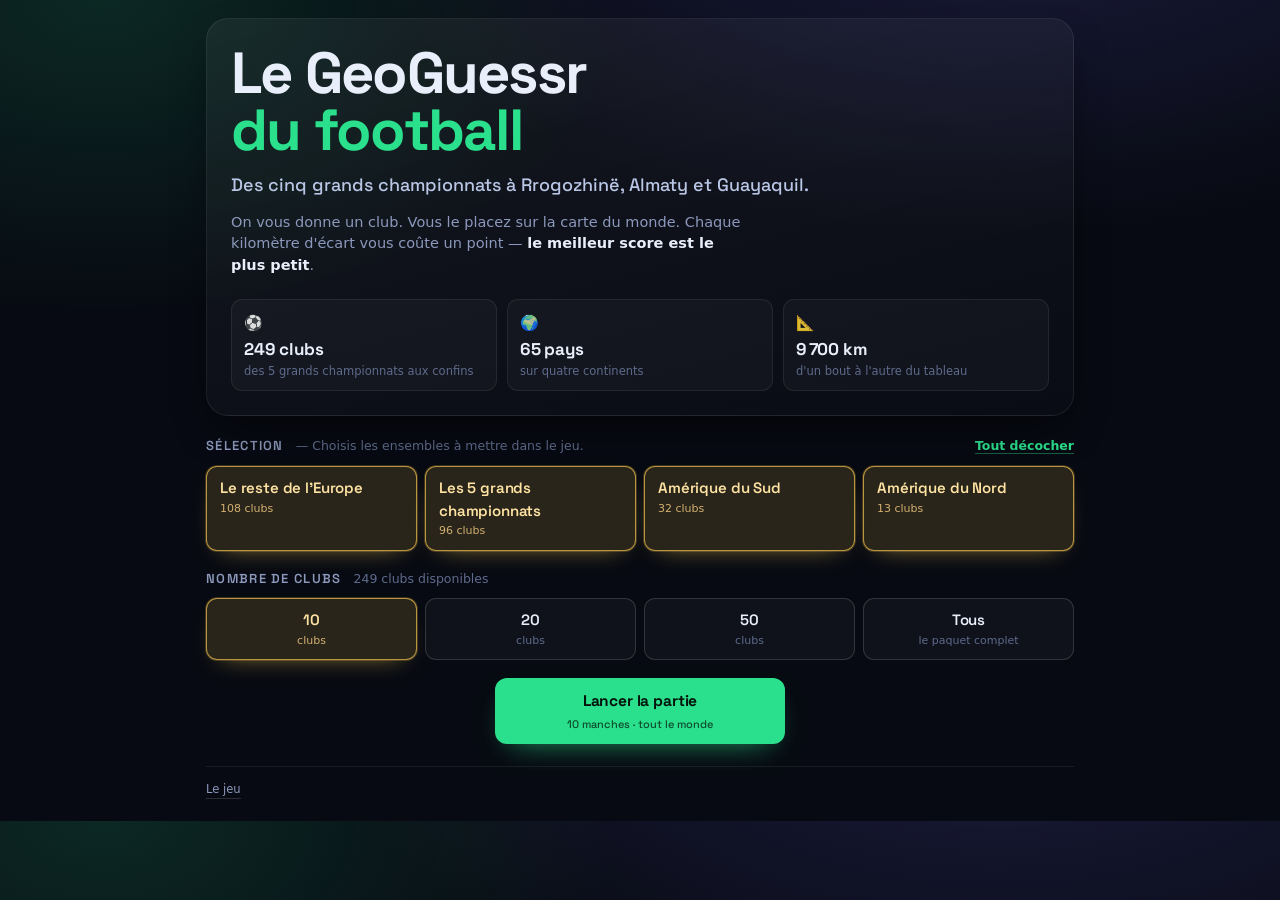
==== index.html @ 6fd49c7e "GeoClubs — le GeoGuessr du football mondial Déclinaison de GeoConf : 249 clubs, 65 pays, quatre cont" ====
<!doctype html>
<html lang="fr">
<head>
<meta charset="utf-8">
<meta name="viewport" content="width=device-width,initial-scale=1,viewport-fit=cover">
<title>GeoClubs — Le GeoGuessr du football mondial</title>
<meta name="description" content="Placez les clubs de football sur une carte du monde. Des cinq grands championnats à Bodø, Almaty, Guayaquil ou Rrogozhinë. Chaque kilomètre d'écart compte.">
<meta name="color-scheme" content="dark">
<meta property="og:title" content="GeoClubs — Le GeoGuessr du football mondial">
<meta property="og:description" content="249 clubs, 65 pays, une carte du monde. Sauriez-vous placer Peñarol, le Kauno Žalgiris ou les Lincoln Red Imps ?">
<meta property="og:type" content="website">
<meta name="twitter:card" content="summary_large_image">
<link rel="icon" href="data:image/svg+xml,<svg xmlns='http://www.w3.org/2000/svg' viewBox='0 0 100 100'><text y='.9em' font-size='90'>🌍</text></svg>">
<link rel="preconnect" href="https://fonts.googleapis.com">
<link rel="preconnect" href="https://fonts.gstatic.com" crossorigin>
<link rel="stylesheet" href="https://fonts.googleapis.com/css2?family=Space+Grotesk:wght@500;600;700&display=swap">
<link rel="stylesheet" href="assets/style.css">
</head>
<body>
<div class="app" id="app">

  <!-- ══════════ ACCUEIL ══════════ -->
  <section class="screen is-active" id="scr-home">
    <div class="hero">
      <div class="hero-glow" aria-hidden="true"></div>
      <h1 class="title">Le GeoGuessr<br><em>du football</em></h1>
      <p class="tagline">Des cinq grands championnats à Rrogozhinë, Almaty et Guayaquil.</p>
      <p class="lede">On vous donne un club. Vous le placez sur la carte du monde. Chaque kilomètre d'écart vous coûte un point&nbsp;— <strong>le meilleur score est le plus petit</strong>.</p>
      <ul class="facts" id="home-facts"></ul>
    </div>

    <div class="setup">
      <div class="field">
        <div class="field-head">
          <h2>Sélection</h2>
          <p class="field-note">— Choisis les ensembles à mettre dans le jeu.</p>
          <button class="link-btn" id="btn-all-groups" type="button">Tout mélanger</button>
        </div>
        <div class="chips" id="group-chips"></div>
      </div>

      <div class="field">
        <div class="field-head">
          <h2>Nombre de clubs</h2>
          <span class="pool-info" id="pool-info"></span>
        </div>
        <div class="chips" id="count-chips"></div>
      </div>

      <button class="cta" id="btn-play" type="button">
        <span class="cta-label">Lancer la partie</span>
        <span class="cta-sub" id="cta-sub"></span>
      </button>
    </div>
  </section>

  <!-- ══════════ JEU ══════════ -->
  <section class="screen" id="scr-play">
    <div class="hud">
      <div class="hud-club">
        <div class="crest" id="crest"></div>
        <div class="hud-id">
          <h2 class="club-name" id="club-name">—</h2>
          <p class="club-meta" id="club-meta"></p>
        </div>
      </div>
      <div class="hud-score">
        <div class="stat"><span class="stat-k">Manche</span><b id="stat-round">1<i>/10</i></b></div>
        <div class="stat"><span class="stat-k">Score</span><b id="stat-score">0<i> km</i></b></div>
      </div>
      <div class="progress"><span id="progress-bar"></span></div>
    </div>

    <div class="map-wrap" id="map-wrap">
      <div class="map" id="map" role="application" aria-label="Carte du monde — cliquez pour placer votre pronostic"></div>
      <div class="map-tools">
        <button type="button" id="zoom-in" aria-label="Zoomer">+</button>
        <button type="button" id="zoom-out" aria-label="Dézoomer">−</button>
        <button type="button" id="zoom-reset" aria-label="Recentrer la carte">⤢</button>
      </div>
      <p class="map-hint" id="map-hint">Cliquez sur la carte pour placer votre pronostic</p>
    </div>

    <div class="actionbar" id="actionbar">
      <button class="hint-btn" id="btn-hint" type="button">
        <span class="hint-ico" aria-hidden="true">?</span>
        <span class="hint-txt">Indice</span>
        <b id="hint-left">3</b>
      </button>
      <div class="verdict" id="verdict" hidden>
        <div class="verdict-main">
          <b id="verdict-dist">—</b>
          <span class="badge" id="verdict-badge">—</span>
        </div>
        <p class="verdict-sub" id="verdict-sub"></p>
      </div>
      <button class="cta cta-sm" id="btn-guess" type="button" disabled>Valider</button>
      <button class="cta cta-sm" id="btn-next" type="button" hidden>Suivant</button>
    </div>
  </section>

  <!-- ══════════ FIN ══════════ -->
  <section class="screen" id="scr-end">
    <div class="final">
      <p class="kicker"><span class="dot"></span> Partie terminée</p>
      <div class="final-score"><b id="final-total">—</b><span>km cumulés</span></div>
      <p class="final-rank" id="final-rank"></p>
      <div class="final-grid">
        <div><span>Moyenne</span><b id="final-avg">—</b></div>
        <div><span>Meilleur</span><b id="final-best">—</b></div>
        <div><span>Pire</span><b id="final-worst">—</b></div>
      </div>
      <div class="squares" id="final-squares"></div>
    </div>

    <details class="recap" id="recap">
      <summary>Le détail manche par manche</summary>
      <ol class="recap-list" id="recap-list"></ol>
    </details>

    <div class="share">
      <h2>Partager le score</h2>
      <div class="share-btns">
        <button type="button" class="sh sh-copy" id="sh-copy">Copier le score</button>
        <button type="button" class="sh sh-native" id="sh-native" hidden>Partager…</button>
        <a class="sh sh-x" id="sh-x" target="_blank" rel="noopener">X / Twitter</a>
        <a class="sh sh-wa" id="sh-wa" target="_blank" rel="noopener">WhatsApp</a>
        <a class="sh sh-bs" id="sh-bs" target="_blank" rel="noopener">Bluesky</a>
        <a class="sh sh-fb" id="sh-fb" target="_blank" rel="noopener">Facebook</a>
      </div>
      <pre class="share-preview" id="share-preview"></pre>
    </div>

    <div class="again">
      <button class="cta" id="btn-again" type="button">Rejouer</button>
      <button class="link-btn" id="btn-home" type="button">Changer les réglages</button>
    </div>
  </section>

  <footer class="foot">
    <a href="#" id="foot-link" target="_blank" rel="noopener">Le jeu</a>
  </footer>
</div>

<script src="assets/map.js"></script>
<script src="assets/app.js"></script>
</body>
</html>
---- assets/style.css ----
/* ============================================================================
   GeoConf — feuille de style
   ========================================================================== */
:root{
  --bg:#070A12; --bg2:#0C1120; --surface:#121A2D; --surface2:#18223A;
  --line:rgba(255,255,255,.075); --line2:rgba(255,255,255,.14);
  --txt:#E9EEFB; --muted:#8C99BC; --dim:#5E6B8C;
  --accent:#2BE08C; --accent-d:#0FA765; --accent2:#7C6CFF; --hot:#FF5470;
  --gold:#F2C14E; --gold-hi:#FFE3A3; --gold-lo:#D3B071;
  --land:#1C2846; --land-str:#36486F; --sea:#070D1A;
  --ok:#2BE08C; --good:#8CE05A; --meh:#FFC24B; --bad:#FF8A4B; --awful:#FF5470;
  --r:16px; --r-sm:11px;
  --fd:"Space Grotesk",ui-sans-serif,system-ui,-apple-system,"Segoe UI",sans-serif;
  --fb:ui-sans-serif,system-ui,-apple-system,"Segoe UI",Roboto,"Helvetica Neue",Arial,sans-serif;
  --shadow:0 18px 46px -18px rgba(0,0,0,.85);
}
*,*::before,*::after{box-sizing:border-box}
[hidden]{display:none!important}
html,body{margin:0;padding:0}
html{-webkit-text-size-adjust:100%}
body{
  background:
    radial-gradient(1100px 620px at 78% -18%,rgba(124,108,255,.20),transparent 62%),
    radial-gradient(900px 540px at 8% 0%,rgba(43,224,140,.14),transparent 58%),
    var(--bg);
  color:var(--txt); font-family:var(--fb); font-size:15px; line-height:1.5;
  -webkit-font-smoothing:antialiased; min-height:100%;
}
img{max-width:100%;display:block}
button{font:inherit;color:inherit}

.app{max-width:900px;margin:0 auto;padding:18px 16px 22px}
.screen{display:none;animation:rise .34s cubic-bezier(.2,.7,.3,1) both}
.screen.is-active{display:block}
@keyframes rise{from{opacity:0;transform:translateY(12px)}to{opacity:1;transform:none}}
@media (prefers-reduced-motion:reduce){*{animation-duration:.01ms!important;transition-duration:.01ms!important}}

/* ─────────────── accueil ─────────────── */
.hero{position:relative;padding:26px 24px 24px;border:1px solid var(--line);border-radius:22px;
  background:linear-gradient(165deg,rgba(255,255,255,.055),rgba(255,255,255,.012));
  overflow:hidden;box-shadow:var(--shadow)}
.hero-glow{position:absolute;inset:auto -20% -70% 30%;height:260px;
  background:radial-gradient(closest-side,rgba(43,224,140,.35),transparent 72%);filter:blur(28px);pointer-events:none}
.kicker{display:flex;align-items:center;gap:8px;margin:0 0 16px;font-size:11.5px;letter-spacing:.13em;
  text-transform:uppercase;color:var(--muted);font-weight:600}
.dot{width:7px;height:7px;border-radius:50%;background:var(--accent);box-shadow:0 0 0 4px rgba(43,224,140,.16);
  animation:pulse 2.4s ease-in-out infinite}
@keyframes pulse{50%{box-shadow:0 0 0 8px rgba(43,224,140,0)}}
.title{font-family:var(--fd);font-size:clamp(34px,7.2vw,58px);line-height:.98;margin:0 0 12px;
  font-weight:700;letter-spacing:-.03em}
.title em{font-style:normal;color:var(--accent)}
.tagline{margin:0 0 14px;font-family:var(--fd);font-size:clamp(15px,2.6vw,18px);font-weight:500;color:#B9C6E6}
.lede{margin:0;max-width:56ch;color:var(--muted);font-size:14.5px}
.lede strong{color:var(--txt);font-weight:600}

.facts{list-style:none;display:grid;grid-template-columns:repeat(3,1fr);gap:10px;margin:22px 0 0;padding:0}
.facts li{position:relative;padding:12px 12px 11px;border:1px solid var(--line);border-radius:var(--r-sm);
  background:rgba(255,255,255,.03)}
.facts i{font-style:normal;font-size:15px;opacity:.85}
.facts b{display:block;font-family:var(--fd);font-size:17px;margin-top:3px;letter-spacing:-.01em}
.facts span{display:block;font-size:11.5px;color:var(--dim);margin-top:1px;line-height:1.35}
@media (max-width:560px){.facts{grid-template-columns:1fr;gap:7px}
  .facts li{display:flex;align-items:baseline;gap:9px;padding:10px 12px}
  .facts b{margin:0;flex:0 0 auto;white-space:nowrap;font-size:15px}
  .facts span{margin:0 0 0 auto;text-align:right;font-size:11px;min-width:0}}

.setup{margin-top:20px;display:grid;gap:18px}
.field-head{display:flex;align-items:baseline;flex-wrap:wrap;gap:4px 12px;margin-bottom:10px}
.field-note{flex:1 1 220px;margin:0;font-size:12.5px;color:var(--dim)}
.field-head h2{font-family:var(--fd);font-size:13px;letter-spacing:.1em;text-transform:uppercase;
  color:var(--muted);margin:0;font-weight:600}
.pool-info{font-size:12.5px;color:var(--dim);font-variant-numeric:tabular-nums}
.link-btn{background:none;border:0;padding:0;font-size:12.5px;color:var(--accent);cursor:pointer;
  font-weight:600;text-decoration:underline;text-underline-offset:3px;text-decoration-color:rgba(43,224,140,.4)}
.link-btn:hover{text-decoration-color:var(--accent)}

.chips{display:flex;flex-wrap:wrap;gap:8px}
.chip{flex:1 1 108px;min-width:96px;display:flex;flex-direction:column;gap:1px;align-items:flex-start;
  padding:10px 13px;border:1px solid var(--line2);border-radius:var(--r-sm);background:rgba(255,255,255,.035);
  cursor:pointer;transition:transform .16s,border-color .16s,background .16s,box-shadow .16s;text-align:left}
.chip:hover:not(:disabled){transform:translateY(-2px);border-color:rgba(255,255,255,.3);background:rgba(255,255,255,.06)}
.chip:disabled{opacity:.32;cursor:not-allowed}
.chip.is-dim{opacity:.34}
.chip-main{font-family:var(--fd);font-size:15px;font-weight:600;letter-spacing:-.01em}
.chip-sub{font-size:11px;color:var(--dim)}
.chip.is-on{background:rgba(242,193,78,.15);border-color:rgba(242,193,78,.72);
  box-shadow:0 0 0 1px rgba(242,193,78,.22),0 10px 26px -16px rgba(242,193,78,.75)}
.chip.is-on .chip-main{color:var(--gold-hi)}
.chip.is-on .chip-sub{color:var(--gold-lo)}
.chip-num{flex:1 1 0;min-width:78px;align-items:center;text-align:center}

.cta{width:100%;display:flex;flex-direction:column;align-items:center;gap:2px;padding:15px 20px;border:0;
  border-radius:14px;cursor:pointer;color:#04140C;font-family:var(--fd);font-weight:700;
  background:var(--accent);
  box-shadow:0 12px 30px -16px rgba(43,224,140,.8);transition:transform .16s,background .16s,box-shadow .16s}
.cta:hover:not(:disabled){transform:translateY(-2px);background:#43EDA0;box-shadow:0 16px 36px -16px rgba(43,224,140,.95)}
.cta:active:not(:disabled){transform:translateY(0)}
.cta:disabled{opacity:.4;cursor:not-allowed;box-shadow:none}
.cta-label{font-size:17px;letter-spacing:-.01em}
.cta-sub{font-size:11.5px;font-weight:500;opacity:.72}
.cta-sm{width:auto;flex-direction:row;padding:12px 26px;font-size:15px;flex:0 0 auto}
/* Le bouton de lancement n'a plus besoin de toute la largeur : il se pose au
   centre de la grille des réglages. */
#btn-play{width:min(290px,100%);justify-self:center;padding:12px 30px;border-radius:12px}
#btn-play .cta-label{font-size:15.5px}
#btn-play .cta-sub{font-size:11px}
.warn{margin:0;font-size:13px;color:var(--meh)}

/* ─────────────── HUD de jeu ─────────────── */
.hud{position:relative;display:flex;align-items:center;gap:14px;padding:13px 15px 15px;
  border:1px solid var(--line);border-radius:var(--r);background:linear-gradient(160deg,rgba(255,255,255,.06),rgba(255,255,255,.015));
  box-shadow:var(--shadow);overflow:hidden}
.hud-club{display:flex;align-items:center;gap:12px;min-width:0;flex:1}
.crest{position:relative;flex:0 0 auto;width:52px;height:52px;border-radius:13px;overflow:hidden;
  background:var(--surface2);border:1px solid var(--line2);display:grid;place-items:center}
.crest.has-logo{background:linear-gradient(158deg,#FBFCFE,#E7ECF5);border-color:rgba(255,255,255,.26)}
/* Sans cela le monogramme dégradé reste sous le logo et mange la plaque claire. */
.crest.has-logo .crest-fb{display:none}
.crest img{width:100%;height:100%;object-fit:contain;padding:6px;position:relative;z-index:2}
.crest-fb{position:absolute;inset:0;display:grid;place-items:center;font-family:var(--fd);font-weight:700;
  font-size:19px;letter-spacing:-.02em;color:#fff;z-index:1;
  background:linear-gradient(145deg,hsl(var(--h) 62% 42%),hsl(calc(var(--h) + 42) 58% 26%))}
.hud-id{min-width:0}
.club-name{font-family:var(--fd);font-size:clamp(18px,3.4vw,25px);font-weight:700;margin:0;
  letter-spacing:-.025em;line-height:1.1;overflow-wrap:anywhere}
.club-meta{display:flex;align-items:center;gap:7px;margin:4px 0 0;font-size:12.5px;color:var(--muted);flex-wrap:wrap}
.club-meta .flag{font-size:14px;line-height:1}
.club-meta .ctry.is-revealed{display:inline-flex;align-items:center;gap:5px;padding:2px 8px;
  border-radius:7px;background:rgba(124,108,255,.18);border:1px solid rgba(124,108,255,.42);
  color:#CFC8FF;font-weight:600;animation:pop .3s cubic-bezier(.2,.8,.3,1.25) both}
@keyframes pop{from{opacity:0;transform:scale(.85)}to{opacity:1;transform:none}}
.club-meta .seas{display:inline-flex;gap:4px}
.club-meta .seas b{font-family:var(--fd);font-size:10px;font-weight:600;padding:2px 6px;border-radius:5px;
  background:rgba(255,255,255,.07);color:var(--muted);letter-spacing:.02em}
.hud-score{display:flex;gap:16px;flex:0 0 auto}
.stat{text-align:right}
.stat-k{display:block;font-size:10px;letter-spacing:.11em;text-transform:uppercase;color:var(--dim)}
.stat b{font-family:var(--fd);font-size:19px;font-weight:700;font-variant-numeric:tabular-nums;letter-spacing:-.02em}
.stat b i{font-style:normal;font-size:12px;color:var(--dim);font-weight:500}
.progress{position:absolute;left:0;right:0;bottom:0;height:3px;background:rgba(255,255,255,.07)}
.progress span{display:block;height:100%;width:0;border-radius:0 3px 3px 0;
  background:linear-gradient(90deg,var(--accent),#8FE0FF);transition:width .45s cubic-bezier(.2,.7,.3,1)}
@media (max-width:520px){
  .hud{flex-wrap:wrap}
  .hud-score{width:100%;justify-content:space-between;gap:10px;order:3}
  .stat{text-align:left}
}

/* ─────────────── carte ─────────────── */
/* Le rapport largeur/hauteur est fixé sur la largeur, jamais sur vh : dans une
   iframe qui s'auto-dimensionne, vh dépendrait de la hauteur qu'on est en train
   de calculer, et la carte rétrécirait à chaque aller-retour. */
.map-wrap{position:relative;margin-top:12px;border:1px solid var(--line);border-radius:var(--r);
  overflow:hidden;background:linear-gradient(180deg,#070D1A,#050912);box-shadow:var(--shadow);
  aspect-ratio:1.45;max-height:560px}
/* Le fond est un <canvas> ; seuls les marqueurs restent en SVG par-dessus. */
.map{position:absolute;inset:0;cursor:crosshair;touch-action:none}
.map.is-grabbing{cursor:grabbing}
.m-canvas{position:absolute;inset:0;display:block}
.m-overlay{position:absolute;inset:0;overflow:visible;pointer-events:none}
.m-link{fill:none;stroke:#fff;stroke-opacity:.55;stroke-width:2;stroke-dasharray:5 5;
  animation:dash 14s linear infinite}
@keyframes dash{to{stroke-dashoffset:-200}}
.m-mk{pointer-events:none}
.m-mk-guess .m-shadow{fill:rgba(0,0,0,.5)}
.m-mk-guess .m-core{fill:var(--hot);stroke:#fff;stroke-width:2}
.m-mk-guess .m-dot{fill:#fff}
.m-mk-truth .m-halo{fill:var(--accent);fill-opacity:.16;animation:halo 2.2s ease-out infinite}
@keyframes halo{0%{r:9;fill-opacity:.4}100%{r:26;fill-opacity:0}}
.m-mk-truth .m-ring{fill:none;stroke:var(--accent);stroke-width:2.5}
.m-mk-truth .m-core{fill:var(--accent)}
.m-label{fill:#fff;font:600 11px/1 var(--fd);text-anchor:middle;paint-order:stroke;
  stroke:rgba(4,8,16,.9);stroke-width:3.5;stroke-linejoin:round}
.map-tools{position:absolute;top:10px;right:10px;display:flex;flex-direction:column;gap:5px}
.map-tools button{width:34px;height:34px;border-radius:9px;border:1px solid var(--line2);
  background:rgba(10,16,30,.82);backdrop-filter:blur(8px);font-size:16px;line-height:1;cursor:pointer;
  color:var(--txt);transition:background .15s,transform .15s}
.map-tools button:hover{background:rgba(30,42,70,.95);transform:scale(1.06)}
.map-hint{position:absolute;left:50%;bottom:12px;transform:translateX(-50%);margin:0;text-align:center;
  max-width:calc(100% - 28px);padding:7px 15px;border-radius:16px;font-size:12.5px;color:#CBD6F2;
  background:rgba(8,13,26,.84);backdrop-filter:blur(8px);border:1px solid var(--line);
  pointer-events:none;animation:rise .4s both;line-height:1.4}
@media (max-width:640px){.map-hint{font-size:11.5px;padding:6px 12px}}
@media (max-width:560px){.map-wrap{aspect-ratio:1;max-height:none}}

/* ─────────────── barre d'action ─────────────── */
.actionbar{display:flex;align-items:center;gap:14px;margin-top:12px;padding:13px 15px;
  border:1px solid var(--line);border-radius:var(--r);background:rgba(255,255,255,.032);
  transition:border-color .3s,background .3s}
.actionbar .cta-sm{margin-left:auto}
.actionbar.is-revealed{animation:rise .3s both}
.actionbar.b-ace,.actionbar.b-great{border-color:rgba(43,224,140,.5);background:rgba(43,224,140,.07)}
.actionbar.b-good{border-color:rgba(255,194,75,.45);background:rgba(255,194,75,.06)}
.actionbar.b-meh{border-color:rgba(255,138,75,.45);background:rgba(255,138,75,.06)}
.actionbar.b-bad,.actionbar.b-awful{border-color:rgba(255,84,112,.45);background:rgba(255,84,112,.06)}
/* Indice : trois par partie, chacun dévoile le pays du club. */
.hint-btn{flex:0 0 auto;display:inline-flex;align-items:center;gap:8px;padding:9px 13px 9px 10px;
  border-radius:11px;border:1px solid rgba(124,108,255,.45);background:rgba(124,108,255,.13);
  cursor:pointer;font-size:13.5px;font-weight:600;color:#C9C1FF;
  transition:transform .15s,background .15s,border-color .15s,opacity .2s}
.hint-btn:hover:not(:disabled){transform:translateY(-2px);background:rgba(124,108,255,.24);
  border-color:rgba(124,108,255,.75)}
.hint-btn:disabled{opacity:.42;cursor:not-allowed}
.hint-ico{width:19px;height:19px;flex:0 0 auto;border-radius:50%;display:grid;place-items:center;
  background:rgba(124,108,255,.38);font-family:var(--fd);font-size:12px;font-weight:700;color:#EDEAFF}
.hint-btn b{font-family:var(--fd);font-size:12px;font-variant-numeric:tabular-nums;
  padding:1px 7px;border-radius:99px;background:rgba(0,0,0,.32)}
.hint-btn.is-spent b{display:none}

.verdict{min-width:0;flex:1}
.verdict-main{display:flex;align-items:center;gap:10px;flex-wrap:wrap}
.verdict-main b{font-family:var(--fd);font-size:26px;font-weight:700;letter-spacing:-.03em;
  font-variant-numeric:tabular-nums}
.badge{font-size:11px;font-weight:700;letter-spacing:.05em;text-transform:uppercase;padding:4px 9px;
  border-radius:99px;background:rgba(255,255,255,.1)}
.badge.b-ace{background:rgba(43,224,140,.22);color:#7DF3BD}
.badge.b-great{background:rgba(140,224,90,.2);color:#BCF08E}
.badge.b-good{background:rgba(255,194,75,.2);color:#FFD98A}
.badge.b-meh{background:rgba(255,138,75,.2);color:#FFBB8F}
.badge.b-bad,.badge.b-awful{background:rgba(255,84,112,.2);color:#FF9AAE}
.verdict-sub{margin:5px 0 0;font-size:13px;color:var(--muted)}
.verdict-sub strong{color:var(--txt);font-weight:600}
.verdict-sub em{font-style:normal;color:var(--dim)}
@media (max-width:520px){
  .actionbar{flex-wrap:wrap;gap:10px}
  .actionbar .cta-sm{width:100%;margin-left:0;justify-content:center;order:3}
  .hint-btn{order:1}
  .verdict{order:2;flex:1 1 100%}
}

/* ─────────────── écran final ─────────────── */
.final{padding:26px 24px;border:1px solid var(--line);border-radius:22px;text-align:center;
  background:linear-gradient(165deg,rgba(255,255,255,.06),rgba(255,255,255,.014));box-shadow:var(--shadow)}
.final .kicker{justify-content:center}
.final-score{display:flex;align-items:baseline;justify-content:center;gap:9px}
.final-score b{font-family:var(--fd);font-size:clamp(48px,12vw,82px);font-weight:700;line-height:1;
  letter-spacing:-.045em;font-variant-numeric:tabular-nums;
  background:linear-gradient(96deg,var(--accent),#8FE0FF);-webkit-background-clip:text;background-clip:text;color:transparent}
.final-score span{font-family:var(--fd);font-size:14px;color:var(--muted)}
.final-rank{margin:14px 0 0}
.final-rank b{display:block;font-family:var(--fd);font-size:19px;letter-spacing:-.02em}
.final-rank span{display:block;font-size:13px;color:var(--muted);margin-top:3px}
.final-grid{display:grid;grid-template-columns:repeat(3,1fr);gap:9px;margin-top:20px}
.final-grid div{padding:11px 8px;border-radius:var(--r-sm);background:rgba(255,255,255,.04);border:1px solid var(--line)}
.final-grid span{display:block;font-size:10.5px;letter-spacing:.09em;text-transform:uppercase;color:var(--dim)}
.final-grid b{display:block;font-family:var(--fd);font-size:16px;margin-top:3px;font-variant-numeric:tabular-nums}
.final-grid small{display:block;font-family:var(--fb);font-size:11px;font-weight:400;color:var(--dim);
  margin-top:2px;overflow:hidden;text-overflow:ellipsis;white-space:nowrap}
.squares{margin-top:18px;font-size:22px;line-height:1.5;letter-spacing:2px;word-break:break-all}

.recap{margin-top:14px;border:1px solid var(--line);border-radius:var(--r);background:rgba(255,255,255,.028);
  overflow:hidden}
.recap summary{padding:13px 16px;cursor:pointer;font-family:var(--fd);font-size:13.5px;font-weight:600;
  list-style:none;display:flex;align-items:center;gap:8px;color:var(--muted)}
.recap summary::-webkit-details-marker{display:none}
.recap summary::before{content:"▸";transition:transform .2s;color:var(--accent)}
.recap[open] summary::before{transform:rotate(90deg)}
.recap-list{list-style:none;margin:0;padding:0 8px 8px;counter-reset:r}
.recap-list li{display:flex;align-items:center;gap:10px;padding:9px 10px;border-radius:9px;font-size:13.5px}
.recap-list li:nth-child(odd){background:rgba(255,255,255,.028)}
.rc-sq{flex:0 0 auto;font-size:14px}
.rc-name{font-weight:600;min-width:0;overflow:hidden;text-overflow:ellipsis;white-space:nowrap}
.rc-city{color:var(--dim);font-size:12px;min-width:0;overflow:hidden;text-overflow:ellipsis;white-space:nowrap}
.rc-km{margin-left:auto;font-family:var(--fd);font-variant-numeric:tabular-nums;font-weight:600;flex:0 0 auto}
.recap-list li.b-ace .rc-km,.recap-list li.b-great .rc-km{color:var(--ok)}
.recap-list li.b-good .rc-km{color:var(--meh)}
.recap-list li.b-meh .rc-km{color:var(--bad)}
.recap-list li.b-bad .rc-km,.recap-list li.b-awful .rc-km{color:var(--awful)}

.share{margin-top:14px;padding:18px 16px;border:1px solid var(--line);border-radius:var(--r);
  background:rgba(255,255,255,.028)}
.share h2{font-family:var(--fd);font-size:13px;letter-spacing:.1em;text-transform:uppercase;color:var(--muted);
  margin:0 0 12px;font-weight:600}
.share-btns{display:flex;flex-wrap:wrap;gap:8px}
.sh{display:inline-flex;align-items:center;gap:7px;padding:10px 15px;border-radius:10px;cursor:pointer;
  border:1px solid var(--line2);background:rgba(255,255,255,.05);font-size:13.5px;font-weight:600;
  text-decoration:none;color:var(--txt);transition:transform .15s,background .15s,border-color .15s}
.sh:hover{transform:translateY(-2px);background:rgba(255,255,255,.1);border-color:rgba(255,255,255,.28)}
.sh-copy{background:linear-gradient(100deg,rgba(43,224,140,.22),rgba(124,108,255,.18));border-color:rgba(43,224,140,.5)}
.sh-x::before{content:"𝕏"}.sh-wa::before{content:"💬"}.sh-bs::before{content:"🦋"}.sh-fb::before{content:"f";font-weight:800}
.sh-copy::before{content:"⧉"}.sh-native::before{content:"↗"}
.share-preview{margin:14px 0 0;padding:13px 14px;border-radius:11px;background:rgba(0,0,0,.35);
  border:1px solid var(--line);font:12.5px/1.6 ui-monospace,SFMono-Regular,Menlo,monospace;color:var(--muted);
  white-space:pre-wrap;word-break:break-word;overflow-x:auto}

.again{margin-top:16px;display:flex;flex-direction:column;align-items:center;gap:11px}
.again .cta{max-width:340px}

.foot{display:flex;align-items:center;justify-content:space-between;gap:12px;flex-wrap:wrap;
  margin-top:22px;padding-top:14px;border-top:1px solid var(--line);font-size:11.5px;color:var(--dim)}
.foot a{color:var(--muted);text-decoration:none;border-bottom:1px solid var(--line2)}
.foot a:hover{color:var(--accent)}

/* état de chargement */
body:not(.is-ready) .setup,body:not(.is-ready) .facts{opacity:.35;pointer-events:none;transition:opacity .3s}

:focus-visible{outline:2px solid var(--accent);outline-offset:2px;border-radius:6px}
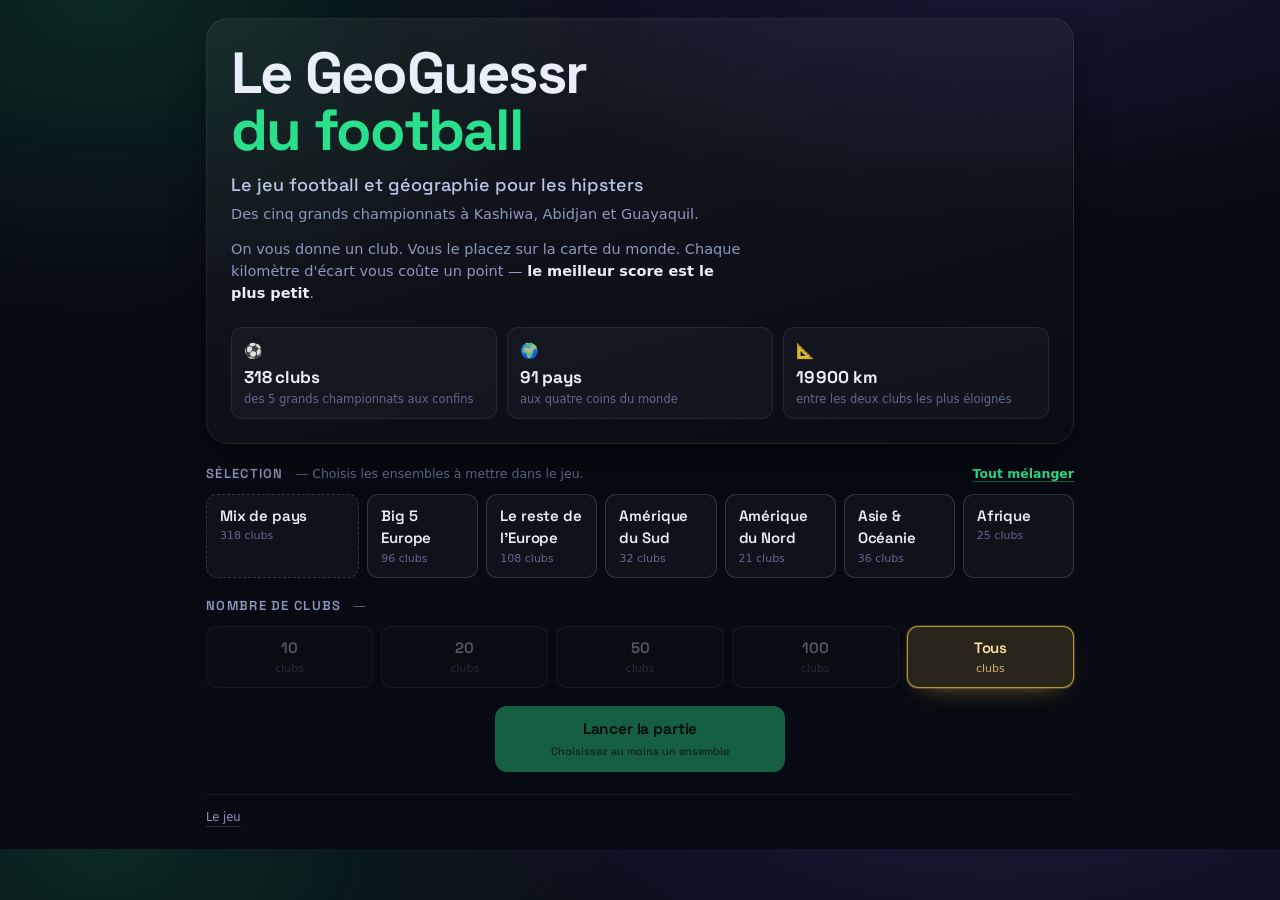
==== commit 696e3ad8: "Nouvelle accroche d'accueil « Le jeu football et géographie pour les hipsters » passe en accroche pr" ====
--- a/index.html
+++ b/index.html
@@ -4,7 +4,7 @@
 <meta charset="utf-8">
 <meta name="viewport" content="width=device-width,initial-scale=1,viewport-fit=cover">
 <title>GeoClubs — Le GeoGuessr du football mondial</title>
-<meta name="description" content="Placez les clubs de football sur une carte du monde. Des cinq grands championnats à Bodø, Almaty, Guayaquil ou Rrogozhinë. Chaque kilomètre d'écart compte.">
+<meta name="description" content="Placez les clubs de football sur une carte du monde. Le jeu football et géographie pour les hipsters : des cinq grands championnats à Kashiwa, Abidjan et Guayaquil. Chaque kilomètre d'écart compte.">
 <meta name="color-scheme" content="dark">
 <meta property="og:title" content="GeoClubs — Le GeoGuessr du football mondial">
 <meta property="og:description" content="249 clubs, 65 pays, une carte du monde. Sauriez-vous placer Peñarol, le Kauno Žalgiris ou les Lincoln Red Imps ?">
@@ -24,7 +24,8 @@
     <div class="hero">
       <div class="hero-glow" aria-hidden="true"></div>
       <h1 class="title">Le GeoGuessr<br><em>du football</em></h1>
-      <p class="tagline">Des cinq grands championnats à Rrogozhinë, Almaty et Guayaquil.</p>
+      <p class="tagline">Le jeu football et géographie pour les hipsters</p>
+      <p class="tagline-sub">Des cinq grands championnats à Kashiwa, Abidjan et Guayaquil.</p>
       <p class="lede">On vous donne un club. Vous le placez sur la carte du monde. Chaque kilomètre d'écart vous coûte un point&nbsp;— <strong>le meilleur score est le plus petit</strong>.</p>
       <ul class="facts" id="home-facts"></ul>
     </div>
--- a/assets/style.css
+++ b/assets/style.css
@@ -50,6 +50,7 @@
   font-weight:700;letter-spacing:-.03em}
 .title em{font-style:normal;color:var(--accent)}
 .tagline{margin:0 0 14px;font-family:var(--fd);font-size:clamp(15px,2.6vw,18px);font-weight:500;color:#B9C6E6}
+.tagline-sub{margin:-8px 0 14px;font-size:14.5px;color:var(--muted)}
 .lede{margin:0;max-width:56ch;color:var(--muted);font-size:14.5px}
 .lede strong{color:var(--txt);font-weight:600}
 
@@ -87,7 +88,19 @@
   box-shadow:0 0 0 1px rgba(242,193,78,.22),0 10px 26px -16px rgba(242,193,78,.75)}
 .chip.is-on .chip-main{color:var(--gold-hi)}
 .chip.is-on .chip-sub{color:var(--gold-lo)}
+/* Le mix n'est pas un continent : on le distingue des autres cases. */
+.chip-mix{flex:1 1 100%;border-style:dashed}
+.chip-mix.is-on{border-style:solid}
+@media (min-width:620px){.chip-mix{flex:1 1 150px}}
+
 .chip-num{flex:1 1 0;min-width:78px;align-items:center;text-align:center}
+/* Cinq options ne tombent pas juste sur une ligne étroite : grille de trois,
+   la dernière occupant les deux colonnes restantes. */
+@media (max-width:620px){
+  #count-chips{display:grid;grid-template-columns:repeat(3,1fr)}
+  #count-chips .chip{min-width:0}
+  #count-chips .chip:last-child{grid-column:span 2}
+}
 
 .cta{width:100%;display:flex;flex-direction:column;align-items:center;gap:2px;padding:15px 20px;border:0;
   border-radius:14px;cursor:pointer;color:#04140C;font-family:var(--fd);font-weight:700;
